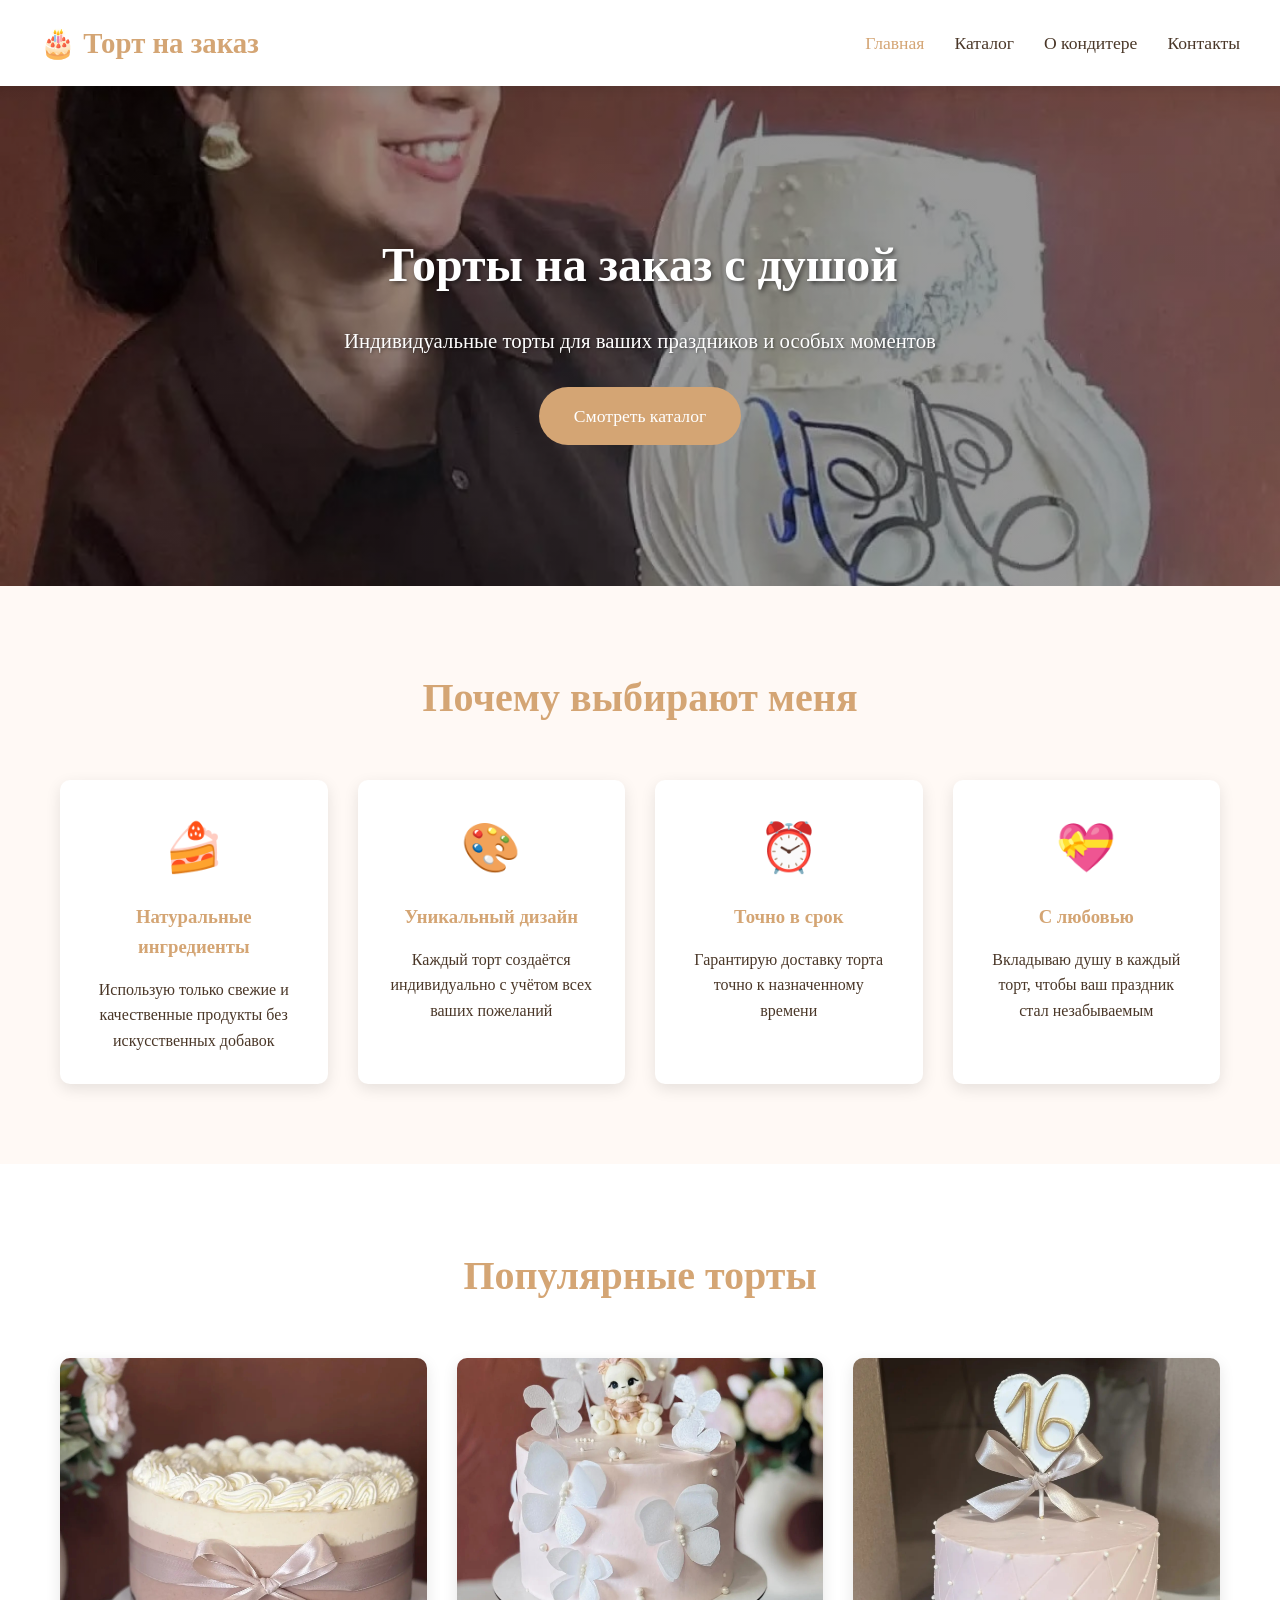
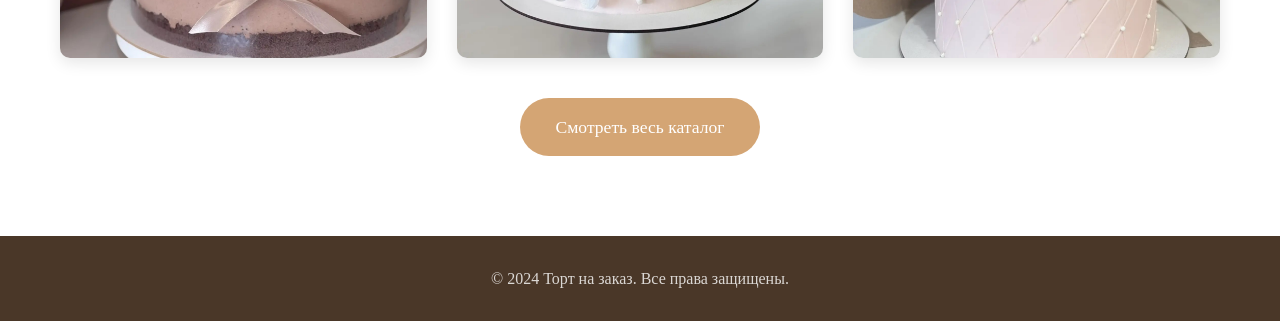
==== index.html @ 64661c8d "Create multi-page bakery website "Торт на заказ" with warm cozy design Key features implemented: - N" ====
<!DOCTYPE html>
<html lang="ru">
<head>
    <meta charset="UTF-8">
    <meta name="viewport" content="width=device-width, initial-scale=1.0">
    <title>Главная - Торт на заказ</title>
    <link rel="stylesheet" href="css/style.css">
</head>
<body>
    <header>
        <div class="container header-content">
            <a href="index.html" class="logo">🎂 Торт на заказ</a>
            <div class="menu-toggle">
                <span></span>
                <span></span>
                <span></span>
            </div>
            <nav>
                <ul>
                    <li><a href="index.html" class="active">Главная</a></li>
                    <li><a href="catalog.html">Каталог</a></li>
                    <li><a href="about.html">О кондитере</a></li>
                    <li><a href="contacts.html">Контакты</a></li>
                </ul>
            </nav>
        </div>
    </header>

    <main>
        <section class="hero">
            <div class="container">
                <h1>Торты на заказ с душой</h1>
                <p>Индивидуальные торты для ваших праздников и особых моментов</p>
                <a href="catalog.html" class="btn">Смотреть каталог</a>
            </div>
        </section>

        <section class="features">
            <div class="container">
                <h2 class="section-title">Почему выбирают меня</h2>
                <div style="display: grid; grid-template-columns: repeat(auto-fit, minmax(250px, 1fr)); gap: 30px; text-align: center;">
                    <div style="padding: 30px; background: white; border-radius: 10px; box-shadow: 0 5px 15px rgba(0,0,0,0.1);">
                        <div style="font-size: 3rem; margin-bottom: 15px;">🍰</div>
                        <h3 style="color: #d4a574; margin-bottom: 15px;">Натуральные ингредиенты</h3>
                        <p>Использую только свежие и качественные продукты без искусственных добавок</p>
                    </div>
                    <div style="padding: 30px; background: white; border-radius: 10px; box-shadow: 0 5px 15px rgba(0,0,0,0.1);">
                        <div style="font-size: 3rem; margin-bottom: 15px;">🎨</div>
                        <h3 style="color: #d4a574; margin-bottom: 15px;">Уникальный дизайн</h3>
                        <p>Каждый торт создаётся индивидуально с учётом всех ваших пожеланий</p>
                    </div>
                    <div style="padding: 30px; background: white; border-radius: 10px; box-shadow: 0 5px 15px rgba(0,0,0,0.1);">
                        <div style="font-size: 3rem; margin-bottom: 15px;">⏰</div>
                        <h3 style="color: #d4a574; margin-bottom: 15px;">Точно в срок</h3>
                        <p>Гарантирую доставку торта точно к назначенному времени</p>
                    </div>
                    <div style="padding: 30px; background: white; border-radius: 10px; box-shadow: 0 5px 15px rgba(0,0,0,0.1);">
                        <div style="font-size: 3rem; margin-bottom: 15px;">💝</div>
                        <h3 style="color: #d4a574; margin-bottom: 15px;">С любовью</h3>
                        <p>Вкладываю душу в каждый торт, чтобы ваш праздник стал незабываемым</p>
                    </div>
                </div>
            </div>
        </section>

        <section style="background-color: white;">
            <div class="container">
                <h2 class="section-title">Популярные торты</h2>
                <div class="gallery">
                    <div class="gallery-item">
                        <img src="62967c80-8218-43e1-8fa1-4a6323ae21c5.jpg" alt="Торт с ягодами">
                    </div>
                    <div class="gallery-item">
                        <img src="88815eca-72fd-4f53-9a9a-f5fc357bd6e9.jpg" alt="Шоколадный торт">
                    </div>
                    <div class="gallery-item">
                        <img src="8cffd99b-f7aa-4c55-b439-1f293a5fc5ea.jpg" alt="Свадебный торт">
                    </div>
                </div>
                <div style="text-align: center; margin-top: 40px;">
                    <a href="catalog.html" class="btn">Смотреть весь каталог</a>
                </div>
            </div>
        </section>
    </main>

    <footer>
        <div class="container">
            <p>&copy; 2024 Торт на заказ. Все права защищены.</p>
        </div>
    </footer>

    <script src="js/main.js"></script>
</body>
</html>
---- css/style.css ----
/* Основные стили */
* {
    margin: 0;
    padding: 0;
    box-sizing: border-box;
}

body {
    font-family: 'Georgia', serif;
    line-height: 1.6;
    color: #4a3728;
    background-color: #fff9f5;
}

.container {
    max-width: 1200px;
    margin: 0 auto;
    padding: 0 20px;
}

/* Шапка сайта */
header {
    background-color: #fff;
    box-shadow: 0 2px 10px rgba(0,0,0,0.1);
    position: sticky;
    top: 0;
    z-index: 1000;
}

.header-content {
    display: flex;
    justify-content: space-between;
    align-items: center;
    padding: 20px 0;
}

.logo {
    font-size: 1.8rem;
    font-weight: bold;
    color: #d4a574;
    text-decoration: none;
}

.logo:hover {
    color: #c99564;
}

nav ul {
    list-style: none;
    display: flex;
    gap: 30px;
}

nav a {
    text-decoration: none;
    color: #4a3728;
    font-size: 1.1rem;
    transition: color 0.3s ease;
}

nav a:hover,
nav a.active {
    color: #d4a574;
}

/* Мобильное меню */
.menu-toggle {
    display: none;
    flex-direction: column;
    cursor: pointer;
    gap: 5px;
}

.menu-toggle span {
    width: 25px;
    height: 3px;
    background-color: #4a3728;
    transition: 0.3s;
}

/* Главный баннер */
.hero {
    background: linear-gradient(rgba(0,0,0,0.4), rgba(0,0,0,0.4)), url('../5c9d0ffc-e9ad-444b-8f07-dd5a7463a1cd.jpg');
    background-size: cover;
    background-position: center;
    height: 500px;
    display: flex;
    align-items: center;
    justify-content: center;
    text-align: center;
    color: white;
}

.hero h1 {
    font-size: 3rem;
    margin-bottom: 20px;
    text-shadow: 2px 2px 4px rgba(0,0,0,0.5);
}

.hero p {
    font-size: 1.3rem;
    margin-bottom: 30px;
    text-shadow: 1px 1px 3px rgba(0,0,0,0.5);
}

.btn {
    display: inline-block;
    padding: 15px 35px;
    background-color: #d4a574;
    color: white;
    text-decoration: none;
    border-radius: 30px;
    font-size: 1.1rem;
    transition: background-color 0.3s ease;
}

.btn:hover {
    background-color: #c99564;
}

/* Секции */
section {
    padding: 80px 0;
}

.section-title {
    text-align: center;
    font-size: 2.5rem;
    color: #d4a574;
    margin-bottom: 50px;
}

/* О кондитере */
.about-content {
    display: flex;
    align-items: center;
    gap: 50px;
}

.about-image {
    flex: 1;
    max-width: 400px;
}

.about-image img {
    width: 100%;
    border-radius: 10px;
    box-shadow: 0 5px 20px rgba(0,0,0,0.15);
}

.about-text {
    flex: 1;
}

.about-text h3 {
    font-size: 1.8rem;
    color: #4a3728;
    margin-bottom: 20px;
}

.about-text p {
    margin-bottom: 15px;
    font-size: 1.1rem;
}

/* Каталог */
.gallery {
    display: grid;
    grid-template-columns: repeat(auto-fill, minmax(300px, 1fr));
    gap: 30px;
}

.gallery-item {
    position: relative;
    overflow: hidden;
    border-radius: 10px;
    box-shadow: 0 5px 15px rgba(0,0,0,0.1);
    transition: transform 0.3s ease;
}

.gallery-item:hover {
    transform: translateY(-5px);
}

.gallery-item img {
    width: 100%;
    height: 300px;
    object-fit: cover;
    display: block;
}

.video-item {
    grid-column: 1 / -1;
    text-align: center;
}

.video-item video {
    max-width: 100%;
    border-radius: 10px;
    box-shadow: 0 5px 15px rgba(0,0,0,0.1);
}

/* Контакты */
.contact-content {
    display: flex;
    gap: 50px;
    flex-wrap: wrap;
}

.contact-info {
    flex: 1;
    min-width: 300px;
}

.contact-item {
    display: flex;
    align-items: center;
    gap: 15px;
    margin-bottom: 25px;
    font-size: 1.1rem;
}

.contact-icon {
    width: 50px;
    height: 50px;
    background-color: #d4a574;
    border-radius: 50%;
    display: flex;
    align-items: center;
    justify-content: center;
    color: white;
    font-size: 1.3rem;
}

.contact-form {
    flex: 1;
    min-width: 300px;
    background-color: white;
    padding: 40px;
    border-radius: 10px;
    box-shadow: 0 5px 20px rgba(0,0,0,0.1);
}

.form-group {
    margin-bottom: 20px;
}

.form-group label {
    display: block;
    margin-bottom: 8px;
    font-weight: bold;
    color: #4a3728;
}

.form-group input,
.form-group textarea {
    width: 100%;
    padding: 12px 15px;
    border: 2px solid #f0e6dd;
    border-radius: 5px;
    font-size: 1rem;
    font-family: inherit;
    transition: border-color 0.3s ease;
}

.form-group input:focus,
.form-group textarea:focus {
    outline: none;
    border-color: #d4a574;
}

.form-group textarea {
    resize: vertical;
    min-height: 120px;
}

/* Подвал */
footer {
    background-color: #4a3728;
    color: white;
    text-align: center;
    padding: 30px 0;
}

footer p {
    opacity: 0.8;
}

/* Адаптивность */
@media (max-width: 768px) {
    .menu-toggle {
        display: flex;
    }

    nav ul {
        display: none;
        position: absolute;
        top: 100%;
        left: 0;
        right: 0;
        background-color: white;
        flex-direction: column;
        padding: 20px;
        gap: 15px;
        box-shadow: 0 5px 10px rgba(0,0,0,0.1);
    }

    nav ul.active {
        display: flex;
    }

    .hero h1 {
        font-size: 2rem;
    }

    .hero p {
        font-size: 1.1rem;
    }

    .about-content {
        flex-direction: column;
    }

    .about-image {
        max-width: 100%;
    }

    .section-title {
        font-size: 2rem;
    }

    .gallery {
        grid-template-columns: repeat(auto-fill, minmax(250px, 1fr));
    }

    .contact-content {
        flex-direction: column;
    }

    .contact-form {
        padding: 25px;
    }
}

@media (max-width: 480px) {
    .header-content {
        flex-direction: column;
        gap: 15px;
    }

    .logo {
        font-size: 1.5rem;
    }

    .hero {
        height: 400px;
    }

    .hero h1 {
        font-size: 1.8rem;
    }

    .btn {
        padding: 12px 25px;
        font-size: 1rem;
    }

    .gallery {
        grid-template-columns: 1fr;
    }
}
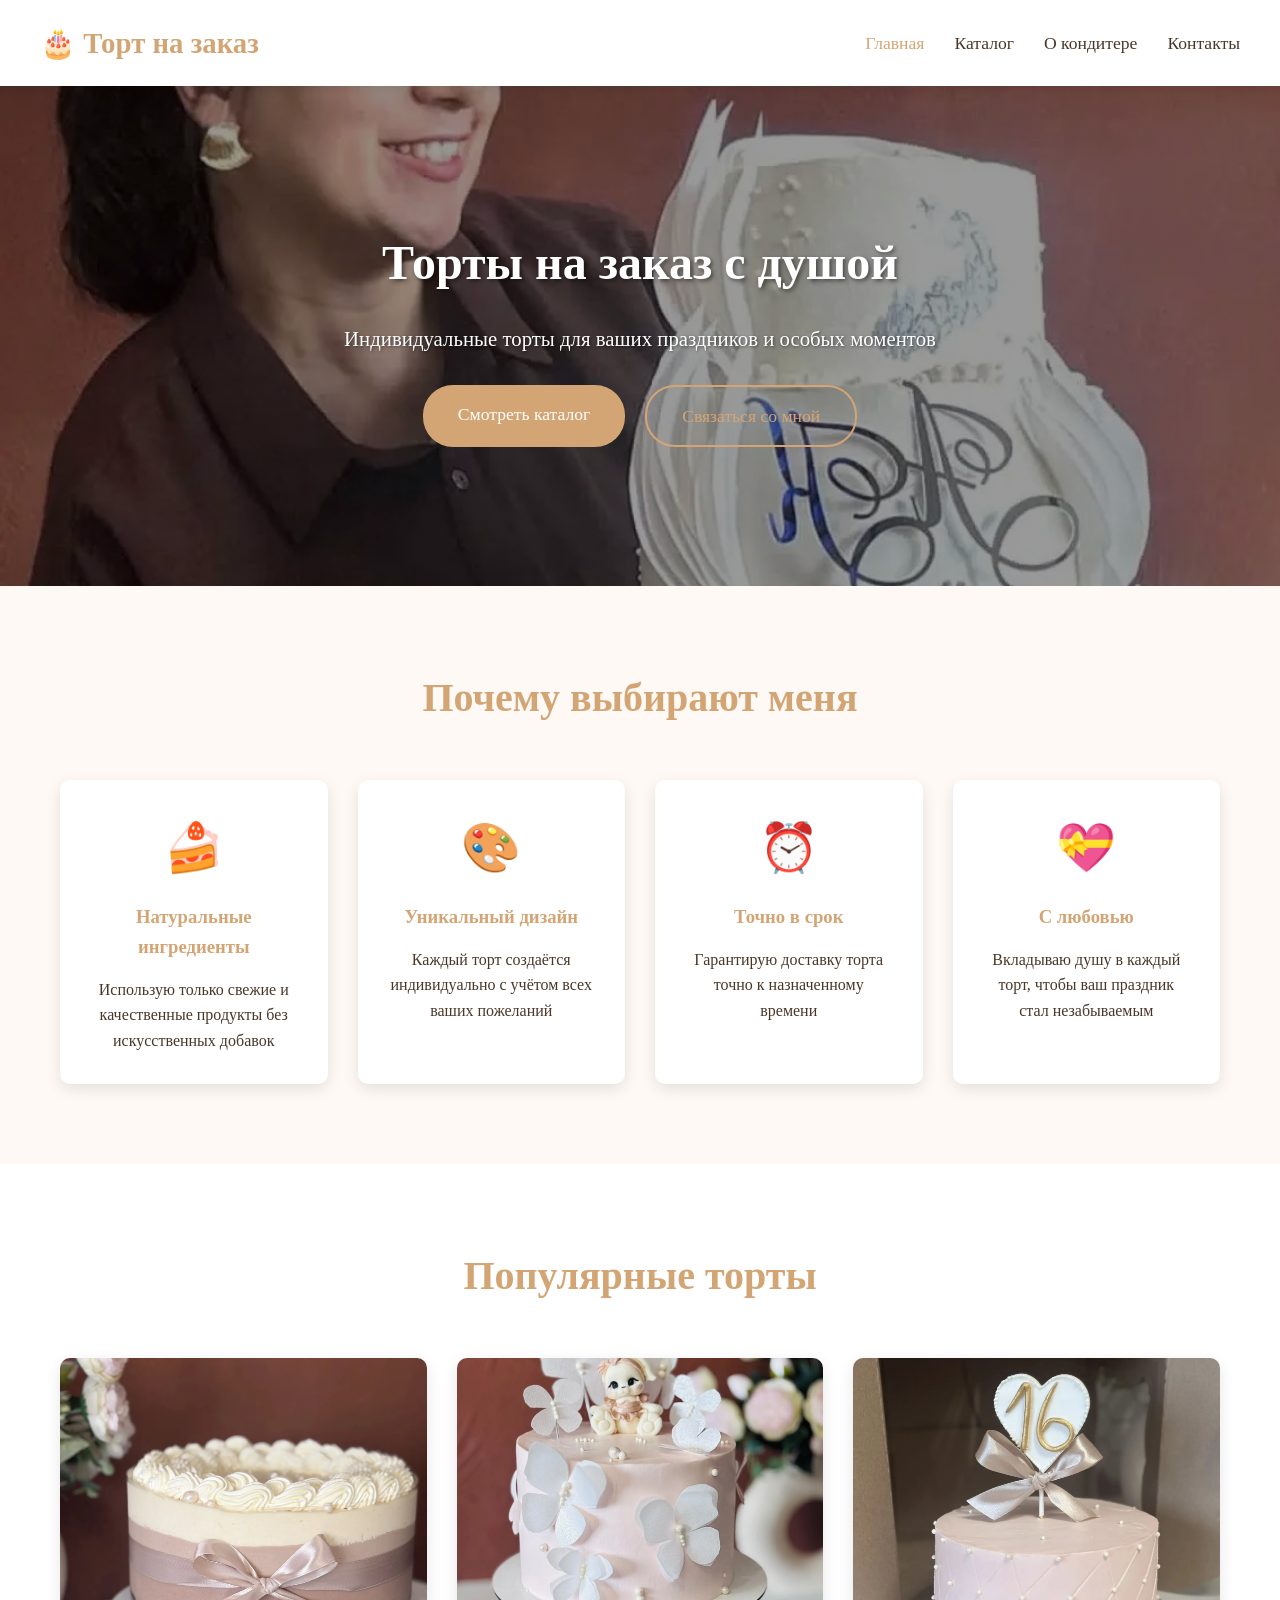
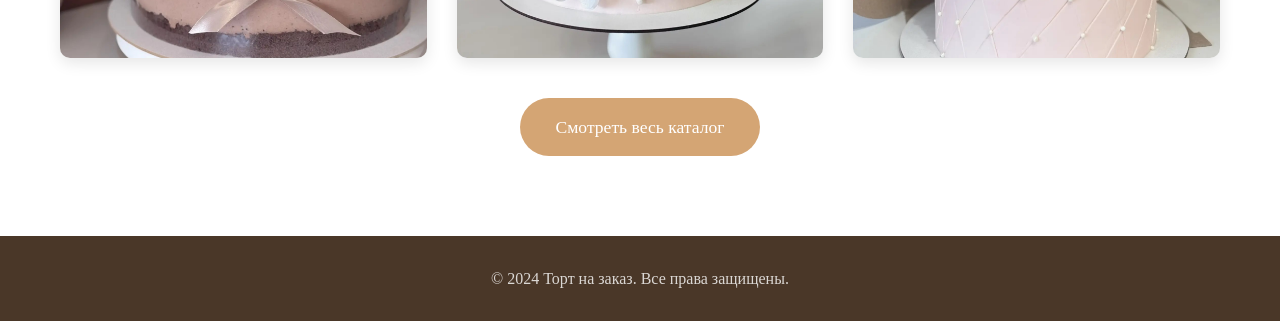
==== commit 3485a233: "Update contact page with clickable phone and add contact button to homepage - Added clickable phone " ====
--- a/index.html
+++ b/index.html
@@ -31,7 +31,10 @@
             <div class="container">
                 <h1>Торты на заказ с душой</h1>
                 <p>Индивидуальные торты для ваших праздников и особых моментов</p>
-                <a href="catalog.html" class="btn">Смотреть каталог</a>
+                <div style="display: flex; gap: 20px; justify-content: center; flex-wrap: wrap;">
+                    <a href="catalog.html" class="btn">Смотреть каталог</a>
+                    <a href="contacts.html" class="btn" style="background: transparent; border: 2px solid #d4a574; color: #d4a574;">Связаться со мной</a>
+                </div>
             </div>
         </section>
 
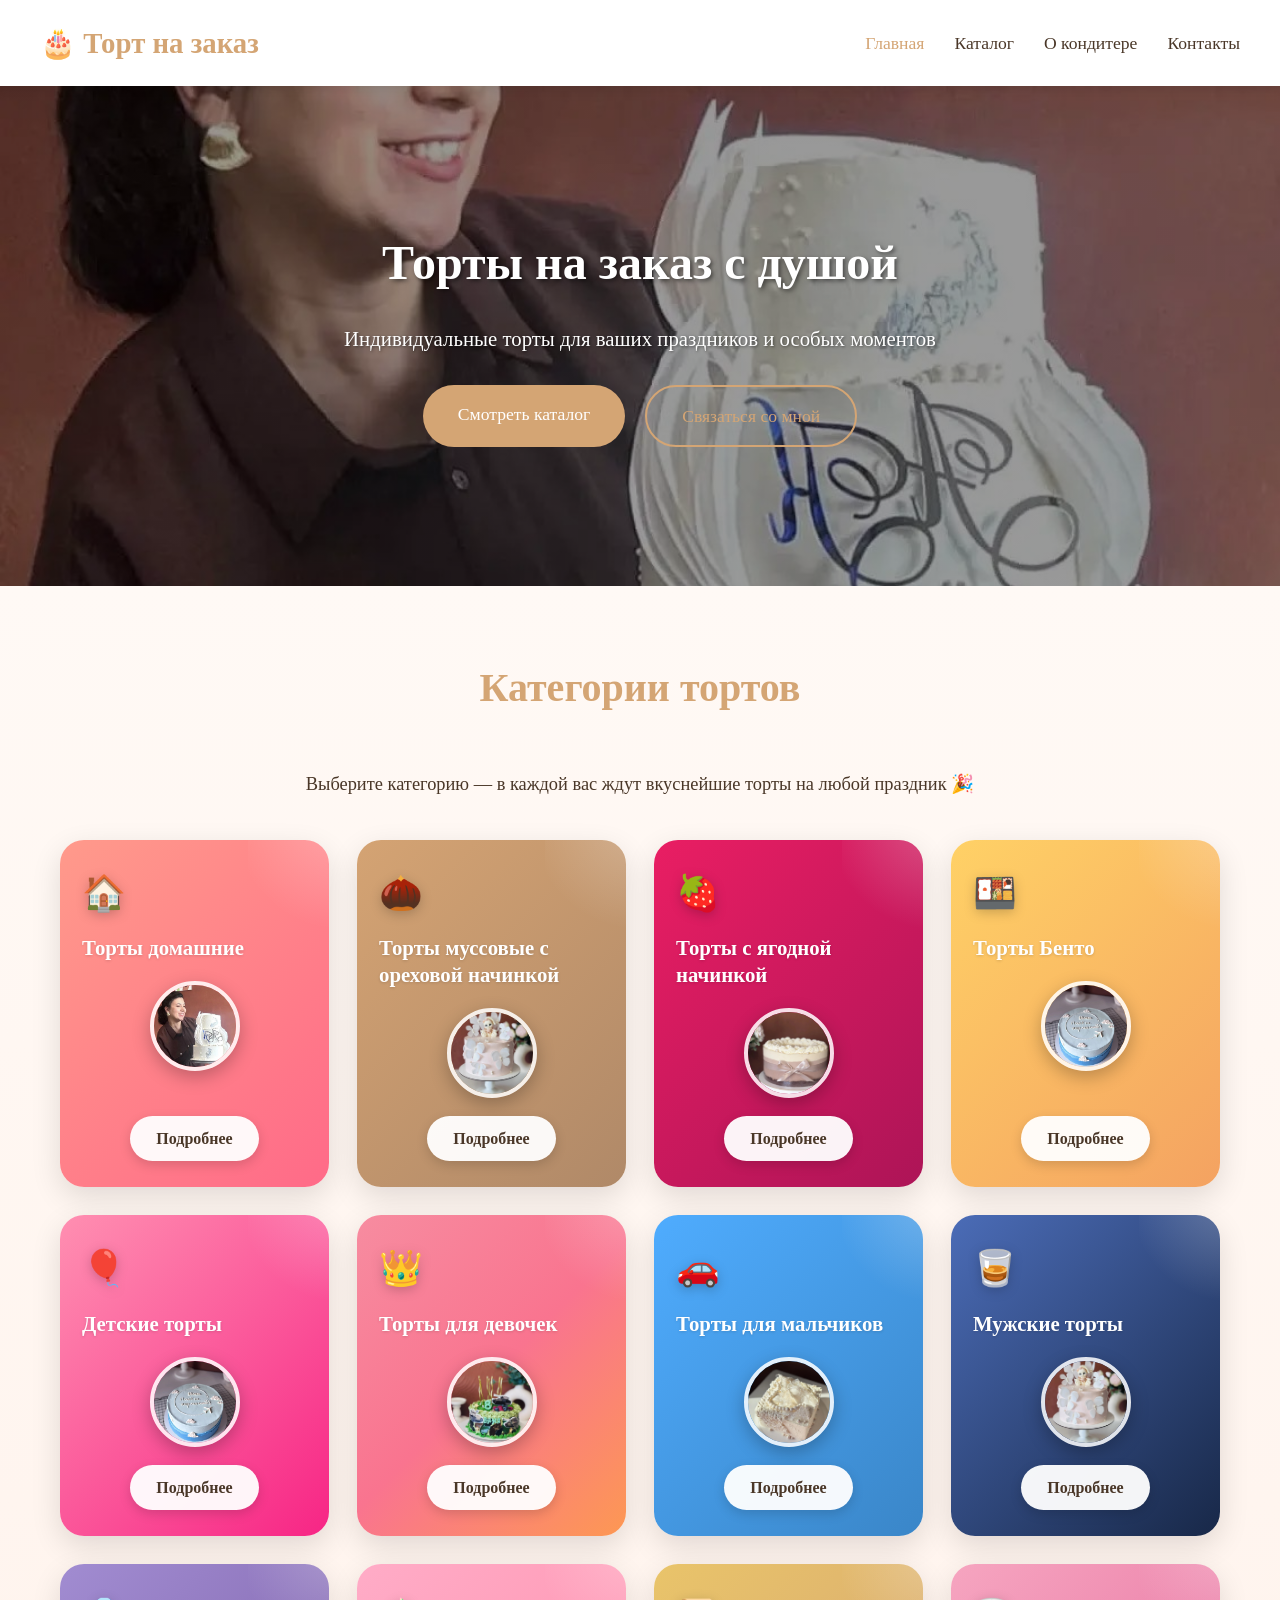
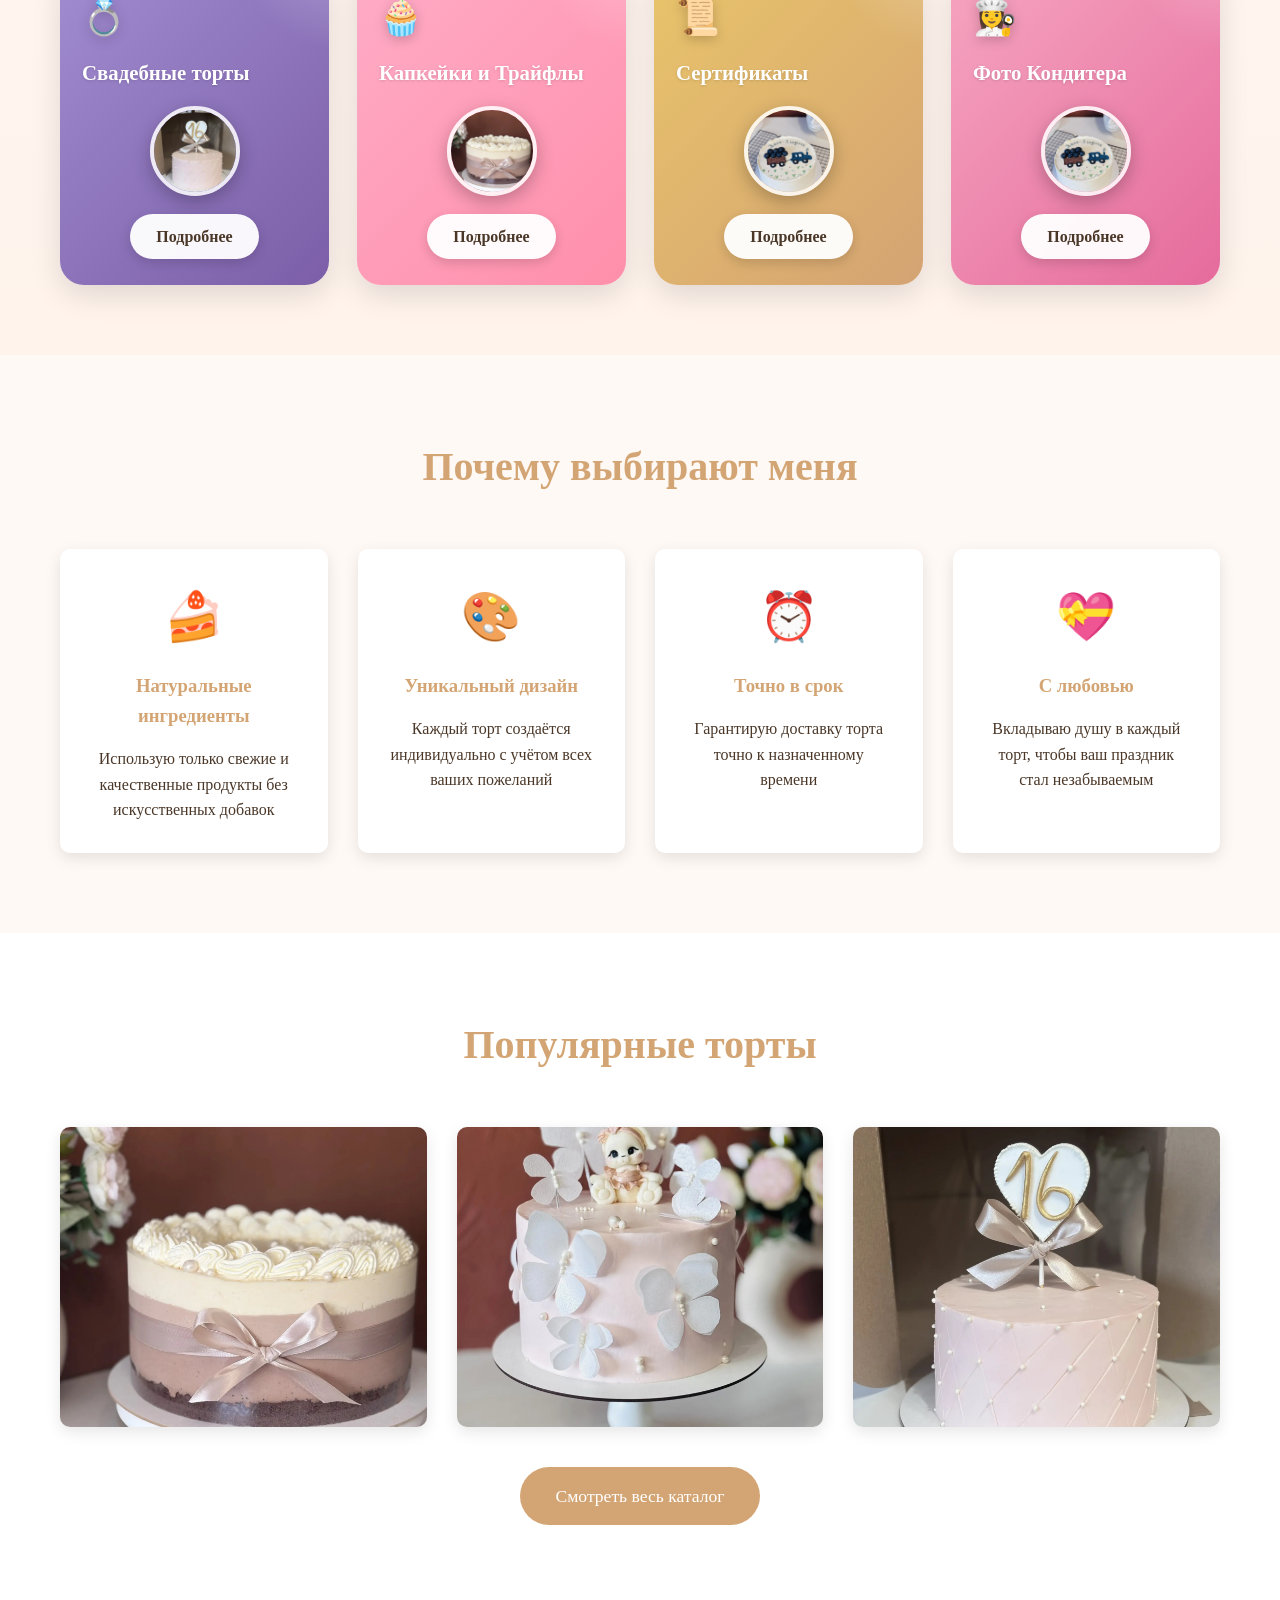
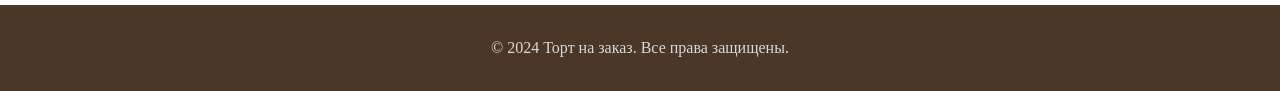
==== commit 9e5aba19: "Redesign cake shop website with modern colorful category cards and gallery pages - index.html: Add v" ====
--- a/index.html
+++ b/index.html
@@ -34,6 +34,89 @@
                 <div style="display: flex; gap: 20px; justify-content: center; flex-wrap: wrap;">
                     <a href="catalog.html" class="btn">Смотреть каталог</a>
                     <a href="contacts.html" class="btn" style="background: transparent; border: 2px solid #d4a574; color: #d4a574;">Связаться со мной</a>
+                </div>
+            </div>
+        </section>
+
+        <section class="categories-section">
+            <div class="container">
+                <h2 class="section-title">Категории тортов</h2>
+                <p style="text-align: center; font-size: 1.15rem; max-width: 700px; margin: 0 auto;">
+                    Выберите категорию — в каждой вас ждут вкуснейшие торты на любой праздник 🎉
+                </p>
+                <div class="categories-grid">
+                    <div class="category-card cat-domashnie" style="animation-delay: 0.05s;">
+                        <div class="cat-emoji">🏠</div>
+                        <h3>Торты домашние</h3>
+                        <img class="cat-preview" src="images/domashnie/1.jpg" alt="Домашний торт">
+                        <a href="gallery.html?category=domashnie" class="btn-more">Подробнее</a>
+                    </div>
+                    <div class="category-card cat-mussovye" style="animation-delay: 0.1s;">
+                        <div class="cat-emoji">🌰</div>
+                        <h3>Торты муссовые с ореховой начинкой</h3>
+                        <img class="cat-preview" src="images/mussovye/1.jpg" alt="Муссовый торт">
+                        <a href="gallery.html?category=mussovye" class="btn-more">Подробнее</a>
+                    </div>
+                    <div class="category-card cat-yagodnye" style="animation-delay: 0.15s;">
+                        <div class="cat-emoji">🍓</div>
+                        <h3>Торты с ягодной начинкой</h3>
+                        <img class="cat-preview" src="images/yagodnye/1.jpg" alt="Ягодный торт">
+                        <a href="gallery.html?category=yagodnye" class="btn-more">Подробнее</a>
+                    </div>
+                    <div class="category-card cat-bento" style="animation-delay: 0.2s;">
+                        <div class="cat-emoji">🍱</div>
+                        <h3>Торты Бенто</h3>
+                        <img class="cat-preview" src="images/bento/1.jpg" alt="Бенто торт">
+                        <a href="gallery.html?category=bento" class="btn-more">Подробнее</a>
+                    </div>
+                    <div class="category-card cat-detskie" style="animation-delay: 0.25s;">
+                        <div class="cat-emoji">🎈</div>
+                        <h3>Детские торты</h3>
+                        <img class="cat-preview" src="images/detskie/1.jpg" alt="Детский торт">
+                        <a href="gallery.html?category=detskie" class="btn-more">Подробнее</a>
+                    </div>
+                    <div class="category-card cat-dlya-devochek" style="animation-delay: 0.3s;">
+                        <div class="cat-emoji">👑</div>
+                        <h3>Торты для девочек</h3>
+                        <img class="cat-preview" src="images/dlya-devochek/1.jpg" alt="Торт для девочки">
+                        <a href="gallery.html?category=dlya-devochek" class="btn-more">Подробнее</a>
+                    </div>
+                    <div class="category-card cat-dlya-malchikov" style="animation-delay: 0.35s;">
+                        <div class="cat-emoji">🚗</div>
+                        <h3>Торты для мальчиков</h3>
+                        <img class="cat-preview" src="images/dlya-malchikov/1.jpg" alt="Торт для мальчика">
+                        <a href="gallery.html?category=dlya-malchikov" class="btn-more">Подробнее</a>
+                    </div>
+                    <div class="category-card cat-muzhskie" style="animation-delay: 0.4s;">
+                        <div class="cat-emoji">🥃</div>
+                        <h3>Мужские торты</h3>
+                        <img class="cat-preview" src="images/muzhskie/1.jpg" alt="Мужской торт">
+                        <a href="gallery.html?category=muzhskie" class="btn-more">Подробнее</a>
+                    </div>
+                    <div class="category-card cat-svadebnye" style="animation-delay: 0.45s;">
+                        <div class="cat-emoji">💍</div>
+                        <h3>Свадебные торты</h3>
+                        <img class="cat-preview" src="images/svadebnye/1.jpg" alt="Свадебный торт">
+                        <a href="gallery.html?category=svadebnye" class="btn-more">Подробнее</a>
+                    </div>
+                    <div class="category-card cat-kapkeyki" style="animation-delay: 0.5s;">
+                        <div class="cat-emoji">🧁</div>
+                        <h3>Капкейки и Трайфлы</h3>
+                        <img class="cat-preview" src="images/kapkeyki/1.jpg" alt="Капкейки">
+                        <a href="gallery.html?category=kapkeyki" class="btn-more">Подробнее</a>
+                    </div>
+                    <div class="category-card cat-sertifikaty" style="animation-delay: 0.55s;">
+                        <div class="cat-emoji">📜</div>
+                        <h3>Сертификаты</h3>
+                        <img class="cat-preview" src="images/sertifikaty/1.jpg" alt="Сертификаты кондитера">
+                        <a href="gallery.html?category=sertifikaty" class="btn-more">Подробнее</a>
+                    </div>
+                    <div class="category-card cat-foto-konditera" style="animation-delay: 0.6s;">
+                        <div class="cat-emoji">👩‍🍳</div>
+                        <h3>Фото Кондитера</h3>
+                        <img class="cat-preview" src="images/foto-konditera/1.jpg" alt="Фото кондитера">
+                        <a href="gallery.html?category=foto-konditera" class="btn-more">Подробнее</a>
+                    </div>
                 </div>
             </div>
         </section>
--- a/css/style.css
+++ b/css/style.css
@@ -369,3 +369,274 @@
         grid-template-columns: 1fr;
     }
 }
+
+/* ==================== ЯРКИЙ СОВРЕМЕННЫЙ СТИЛЬ ==================== */
+
+/* Карточки категорий */
+.categories-section {
+    padding: 70px 0;
+    background: linear-gradient(180deg, #fff9f5 0%, #fff3ec 100%);
+}
+
+.categories-grid {
+    display: grid;
+    grid-template-columns: repeat(auto-fill, minmax(260px, 1fr));
+    gap: 28px;
+    margin-top: 40px;
+}
+
+.category-card {
+    position: relative;
+    border-radius: 24px;
+    padding: 26px 22px;
+    color: #fff;
+    overflow: hidden;
+    box-shadow: 0 10px 30px rgba(0, 0, 0, 0.12);
+    transition: transform 0.35s ease, box-shadow 0.35s ease;
+    display: flex;
+    flex-direction: column;
+    align-items: flex-start;
+    animation: fadeUp 0.6s ease both;
+}
+
+.category-card:hover {
+    transform: translateY(-10px) scale(1.02);
+    box-shadow: 0 20px 45px rgba(0, 0, 0, 0.2);
+}
+
+.category-card::after {
+    content: '';
+    position: absolute;
+    top: -40%;
+    right: -40%;
+    width: 70%;
+    height: 70%;
+    background: radial-gradient(circle, rgba(255,255,255,0.25), transparent 70%);
+    pointer-events: none;
+}
+
+.category-card h3 {
+    font-size: 1.3rem;
+    margin-bottom: 6px;
+    line-height: 1.3;
+    text-shadow: 0 1px 3px rgba(0,0,0,0.15);
+}
+
+.category-card .cat-emoji {
+    font-size: 2.2rem;
+    margin-bottom: 12px;
+    filter: drop-shadow(0 3px 6px rgba(0,0,0,0.2));
+}
+
+.category-card .cat-preview {
+    width: 90px;
+    height: 90px;
+    border-radius: 50%;
+    object-fit: cover;
+    border: 4px solid rgba(255,255,255,0.85);
+    box-shadow: 0 6px 18px rgba(0,0,0,0.25);
+    margin: 14px auto 18px;
+    align-self: center;
+    transition: transform 0.4s ease;
+}
+
+.category-card:hover .cat-preview {
+    transform: scale(1.12) rotate(4deg);
+}
+
+.category-card .btn-more {
+    display: inline-block;
+    margin-top: auto;
+    align-self: center;
+    background: rgba(255, 255, 255, 0.95);
+    color: #4a3728;
+    border: none;
+    border-radius: 50px;
+    padding: 10px 26px;
+    font-size: 1rem;
+    font-weight: bold;
+    font-family: inherit;
+    text-decoration: none;
+    cursor: pointer;
+    transition: transform 0.25s ease, box-shadow 0.25s ease, background 0.25s ease;
+    box-shadow: 0 4px 12px rgba(0,0,0,0.15);
+}
+
+.category-card .btn-more:hover {
+    transform: translateY(-2px);
+    box-shadow: 0 8px 20px rgba(0,0,0,0.25);
+    background: #fff;
+}
+
+/* Цвета карточек категорий */
+.cat-domashnie      { background: linear-gradient(135deg, #ff9a8b 0%, #ff6a88 100%); }
+.cat-mussovye       { background: linear-gradient(135deg, #d4a373 0%, #b08968 100%); }
+.cat-yagodnye       { background: linear-gradient(135deg, #e91e63 0%, #ad1457 100%); }
+.cat-bento          { background: linear-gradient(135deg, #ffd166 0%, #f4a261 100%); }
+.cat-detskie        { background: linear-gradient(135deg, #ff8fb1 0%, #f72585 100%); }
+.cat-dlya-devochek  { background: linear-gradient(135deg, #f78ca0 0%, #f9748f 50%, #fd9853 100%); }
+.cat-dlya-malchikov { background: linear-gradient(135deg, #4facfe 0%, #3a86c8 100%); }
+.cat-muzhskie       { background: linear-gradient(135deg, #4b6cb7 0%, #182848 100%); }
+.cat-svadebnye      { background: linear-gradient(135deg, #a18cd1 0%, #7b5ea7 100%); }
+.cat-kapkeyki       { background: linear-gradient(135deg, #ffacc7 0%, #ff8fab 100%); }
+.cat-sertifikaty    { background: linear-gradient(135deg, #e9c46a 0%, #d4a373 100%); }
+.cat-foto-konditera { background: linear-gradient(135deg, #f6a5c0 0%, #e56b9c 100%); }
+
+@keyframes fadeUp {
+    from { opacity: 0; transform: translateY(30px); }
+    to   { opacity: 1; transform: translateY(0); }
+}
+
+/* Кнопки */
+.btn-gradient {
+    background: linear-gradient(135deg, #ff6a88, #ff9a8b) !important;
+    color: #fff !important;
+    border: none !important;
+}
+
+.btn-outline {
+    background: transparent !important;
+    border: 2px solid #d4a574 !important;
+    color: #d4a574 !important;
+    margin-left: 12px;
+}
+
+.btn, .btn-gradient, .btn-outline {
+    border-radius: 50px;
+}
+
+/* Страница галереи категории */
+.gallery-hero {
+    padding: 70px 0 50px;
+    color: #fff;
+    text-align: center;
+    background: linear-gradient(135deg, #ff9a8b, #ff6a88);
+}
+
+.gallery-hero h1 {
+    font-size: 2.6rem;
+    margin: 12px 0 8px;
+    text-shadow: 0 2px 8px rgba(0,0,0,0.2);
+}
+
+.gallery-hero p {
+    font-size: 1.15rem;
+    opacity: 0.95;
+}
+
+.back-link {
+    display: inline-block;
+    color: #fff;
+    text-decoration: none;
+    background: rgba(255,255,255,0.2);
+    border-radius: 50px;
+    padding: 8px 20px;
+    font-size: 0.95rem;
+    transition: background 0.3s ease;
+}
+
+.back-link:hover {
+    background: rgba(255,255,255,0.35);
+}
+
+.photo-grid {
+    display: grid;
+    grid-template-columns: repeat(3, 1fr);
+    gap: 24px;
+    margin-top: 50px;
+}
+
+.photo-grid-item {
+    border-radius: 20px;
+    overflow: hidden;
+    box-shadow: 0 8px 24px rgba(0,0,0,0.1);
+    cursor: pointer;
+    animation: fadeUp 0.6s ease both;
+    transition: transform 0.35s ease, box-shadow 0.35s ease;
+    aspect-ratio: 1 / 1;
+    background: #fbe9df;
+}
+
+.photo-grid-item:hover {
+    transform: translateY(-6px) scale(1.02);
+    box-shadow: 0 16px 40px rgba(0,0,0,0.18);
+}
+
+.photo-grid-item img {
+    width: 100%;
+    height: 100%;
+    object-fit: cover;
+    display: block;
+    transition: transform 0.5s ease;
+}
+
+.photo-grid-item:hover img {
+    transform: scale(1.08);
+}
+
+/* Лайтбокс */
+.lightbox {
+    display: none;
+    position: fixed;
+    inset: 0;
+    background: rgba(0, 0, 0, 0.85);
+    z-index: 2000;
+    justify-content: center;
+    align-items: center;
+    padding: 30px;
+}
+
+.lightbox.active {
+    display: flex;
+}
+
+.lightbox img {
+    max-width: 90%;
+    max-height: 85vh;
+    border-radius: 16px;
+    box-shadow: 0 10px 60px rgba(0,0,0,0.5);
+}
+
+.lightbox-close {
+    position: absolute;
+    top: 20px;
+    right: 32px;
+    color: #fff;
+    font-size: 3rem;
+    cursor: pointer;
+    line-height: 1;
+    transition: transform 0.25s ease;
+}
+
+.lightbox-close:hover {
+    transform: rotate(90deg);
+}
+
+/* Адаптив: категории и галерея */
+@media (max-width: 900px) {
+    .photo-grid {
+        grid-template-columns: repeat(2, 1fr);
+    }
+    .categories-grid {
+        grid-template-columns: repeat(2, 1fr);
+    }
+}
+
+@media (max-width: 600px) {
+    .photo-grid {
+        grid-template-columns: 1fr;
+    }
+    .gallery-hero h1 {
+        font-size: 1.9rem;
+    }
+    .btn-outline {
+        margin-left: 0;
+        margin-top: 14px;
+    }
+}
+
+@media (max-width: 480px) {
+    .categories-grid {
+        grid-template-columns: 1fr;
+    }
+}
